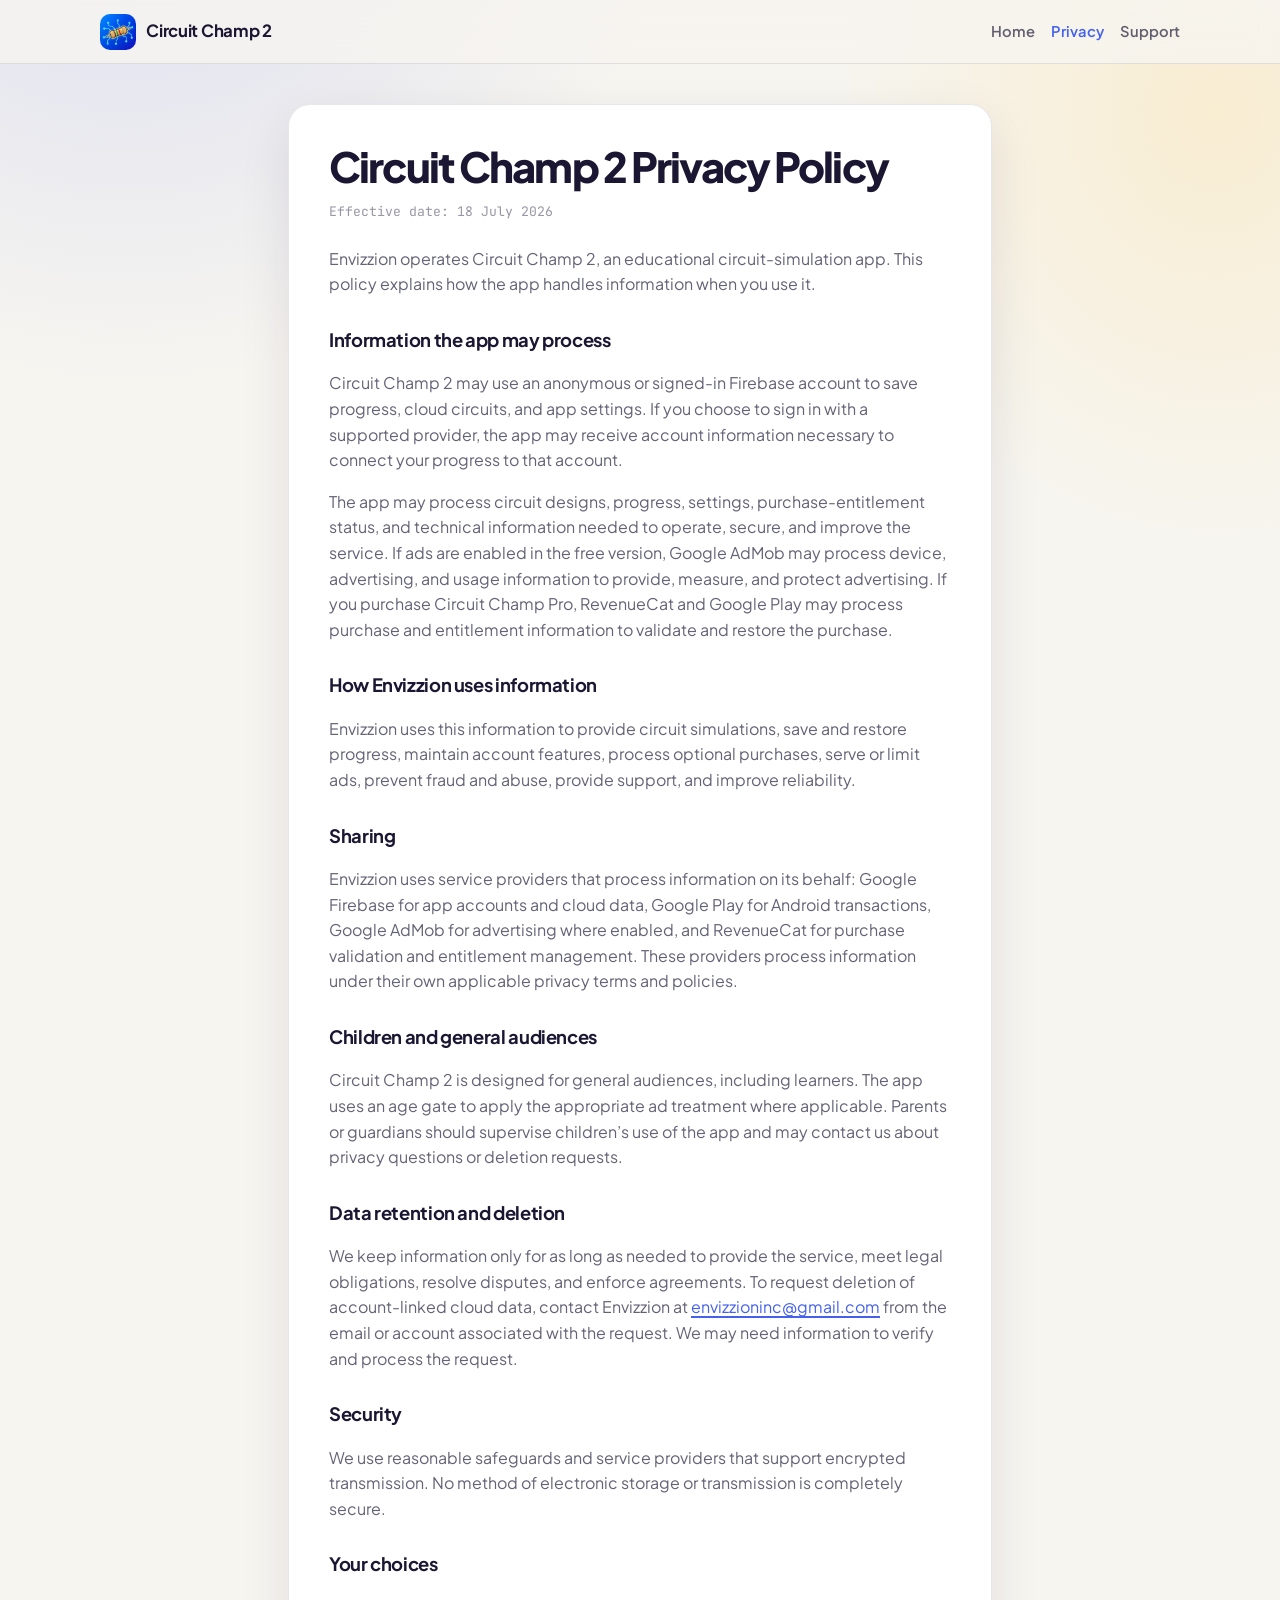
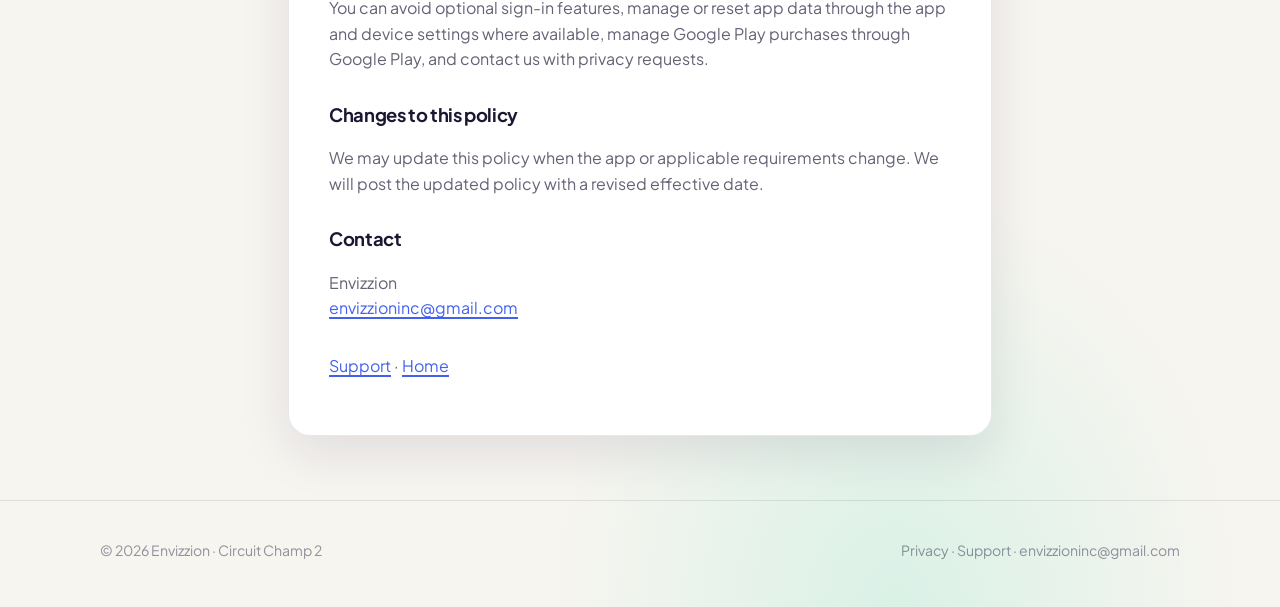
==== privacy/index.html @ 4c154be6 "init" ====
<!DOCTYPE html>
<html lang="en">

<head>
  <meta charset="utf-8">
  <meta name="viewport" content="width=device-width, initial-scale=1">
  <title>Privacy Policy — Circuit Champ 2</title>
  <meta name="description" content="Privacy policy for Circuit Champ 2 by Envizzion.">
  <meta name="theme-color" content="#4361ee">
  <link rel="icon" href="../assets/icon.png" type="image/png">
  <link rel="preconnect" href="https://fonts.googleapis.com">
  <link rel="preconnect" href="https://fonts.gstatic.com" crossorigin>
  <link
    href="https://fonts.googleapis.com/css2?family=JetBrains+Mono:wght@400;500&family=Plus+Jakarta+Sans:wght@500;600;700;800&display=swap"
    rel="stylesheet">
  <link rel="stylesheet" href="../css/site.css">
</head>

<body>
  <header class="site-header">
    <div class="site-header__inner">
      <a class="brand" href="../">
        <img src="../assets/icon.png" width="36" height="36" alt="">
        <span>Circuit Champ 2</span>
      </a>
      <nav class="nav" aria-label="Primary">
        <a href="../">Home</a>
        <a href="./" aria-current="page">Privacy</a>
        <a href="../support/">Support</a>
      </nav>
    </div>
  </header>

  <main class="doc">
    <article class="doc-card wrap anim">
      <h1>Circuit Champ 2 Privacy Policy</h1>
      <p class="meta">Effective date: 18 July 2026</p>

      <p>Envizzion operates Circuit Champ 2, an educational circuit-simulation app. This policy explains how the app
        handles information when you use it.</p>

      <h2>Information the app may process</h2>
      <p>Circuit Champ 2 may use an anonymous or signed-in Firebase account to save progress, cloud circuits, and app
        settings. If you choose to sign in with a supported provider, the app may receive account information necessary
        to connect your progress to that account.</p>
      <p>The app may process circuit designs, progress, settings, purchase-entitlement status, and technical information
        needed to operate, secure, and improve the service. If ads are enabled in the free version, Google AdMob may
        process device, advertising, and usage information to provide, measure, and protect advertising. If you purchase
        Circuit Champ Pro, RevenueCat and Google Play may process purchase and entitlement information to validate and
        restore the purchase.</p>

      <h2>How Envizzion uses information</h2>
      <p>Envizzion uses this information to provide circuit simulations, save and restore progress, maintain account
        features, process optional purchases, serve or limit ads, prevent fraud and abuse, provide support, and improve
        reliability.</p>

      <h2>Sharing</h2>
      <p>Envizzion uses service providers that process information on its behalf: Google Firebase for app accounts and
        cloud data, Google Play for Android transactions, Google AdMob for advertising where enabled, and RevenueCat for
        purchase validation and entitlement management. These providers process information under their own applicable
        privacy terms and policies.</p>

      <h2>Children and general audiences</h2>
      <p>Circuit Champ 2 is designed for general audiences, including learners. The app uses an age gate to apply the
        appropriate ad treatment where applicable. Parents or guardians should supervise children’s use of the app and
        may contact us about privacy questions or deletion requests.</p>

      <h2>Data retention and deletion</h2>
      <p>We keep information only for as long as needed to provide the service, meet legal obligations, resolve
        disputes, and enforce agreements. To request deletion of account-linked cloud data, contact Envizzion at <a
          href="mailto:envizzioninc@gmail.com">envizzioninc@gmail.com</a> from the email or account associated with the
        request. We may need information to verify and process the request.</p>

      <h2>Security</h2>
      <p>We use reasonable safeguards and service providers that support encrypted transmission. No method of electronic
        storage or transmission is completely secure.</p>

      <h2>Your choices</h2>
      <p>You can avoid optional sign-in features, manage or reset app data through the app and device settings where
        available, manage Google Play purchases through Google Play, and contact us with privacy requests.</p>

      <h2>Changes to this policy</h2>
      <p>We may update this policy when the app or applicable requirements change. We will post the updated policy with
        a revised effective date.</p>

      <h2>Contact</h2>
      <p>Envizzion<br>
        <a href="mailto:envizzioninc@gmail.com">envizzioninc@gmail.com</a>
      </p>

      <p style="margin-top: 2rem;"><a href="../support/">Support</a> · <a href="../">Home</a></p>
    </article>
  </main>

  <footer class="site-footer">
    <div class="site-footer__inner">
      <p>© 2026 Envizzion · Circuit Champ 2</p>
      <p>
        <a href="./">Privacy</a>
        ·
        <a href="../support/">Support</a>
        ·
        <a href="mailto:envizzioninc@gmail.com">envizzioninc@gmail.com</a>
      </p>
    </div>
  </footer>
</body>

</html>
---- css/site.css ----
:root {
  --accent: #4361ee;
  --accent-soft: rgba(67, 97, 238, 0.12);
  --yellow: #ffd166;
  --orange: #ff6b35;
  --green: #06d6a0;
  --surface: #f7f5f0;
  --surface-elevated: #ffffff;
  --ink: #1b1733;
  --ink-muted: rgba(27, 23, 51, 0.68);
  --ink-faint: rgba(27, 23, 51, 0.45);
  --line: rgba(27, 23, 51, 0.1);
  --font-sans: "Plus Jakarta Sans", system-ui, sans-serif;
  --font-mono: "JetBrains Mono", ui-monospace, monospace;
  --radius: 18px;
  --shadow: 0 18px 50px rgba(27, 23, 51, 0.1);
  --max: 1080px;
}

*,
*::before,
*::after {
  box-sizing: border-box;
}

html {
  scroll-behavior: smooth;
}

body {
  margin: 0;
  min-height: 100vh;
  font-family: var(--font-sans);
  color: var(--ink);
  background:
    radial-gradient(ellipse 80% 50% at 10% -10%, rgba(67, 97, 238, 0.18), transparent 55%),
    radial-gradient(ellipse 60% 40% at 95% 5%, rgba(255, 209, 102, 0.22), transparent 50%),
    radial-gradient(ellipse 50% 35% at 70% 100%, rgba(6, 214, 160, 0.12), transparent 55%),
    var(--surface);
  line-height: 1.6;
}

img {
  max-width: 100%;
  height: auto;
  display: block;
}

a {
  color: var(--accent);
  text-decoration-thickness: 1.5px;
  text-underline-offset: 0.18em;
}

a:hover {
  color: #2f49d1;
}

.site-header {
  position: sticky;
  top: 0;
  z-index: 20;
  backdrop-filter: blur(14px);
  background: rgba(247, 245, 240, 0.82);
  border-bottom: 1px solid var(--line);
}

.site-header__inner,
.site-footer__inner,
.wrap {
  width: min(100% - 2rem, var(--max));
  margin-inline: auto;
}

.site-header__inner {
  display: flex;
  align-items: center;
  justify-content: space-between;
  gap: 1rem;
  padding: 0.85rem 0;
}

.brand {
  display: inline-flex;
  align-items: center;
  gap: 0.65rem;
  color: inherit;
  text-decoration: none;
  font-weight: 700;
  letter-spacing: -0.02em;
}

.brand img {
  width: 36px;
  height: 36px;
  border-radius: 10px;
}

.brand span {
  font-size: 1.05rem;
}

.nav {
  display: flex;
  flex-wrap: wrap;
  gap: 0.35rem 1rem;
  font-size: 0.92rem;
  font-weight: 600;
}

.nav a {
  color: var(--ink-muted);
  text-decoration: none;
}

.nav a:hover,
.nav a[aria-current="page"] {
  color: var(--accent);
}

.hero {
  padding: clamp(2.5rem, 8vw, 5rem) 0 clamp(2rem, 5vw, 3.5rem);
}

.hero__grid {
  display: grid;
  gap: 2rem;
  align-items: end;
}

@media (min-width: 860px) {
  .hero__grid {
    grid-template-columns: 1.15fr 0.85fr;
    gap: 3rem;
  }
}

.eyebrow {
  display: inline-block;
  margin: 0 0 0.85rem;
  padding: 0.35rem 0.7rem;
  border-radius: 999px;
  background: var(--accent-soft);
  color: var(--accent);
  font-family: var(--font-mono);
  font-size: 0.72rem;
  font-weight: 500;
  letter-spacing: 0.04em;
  text-transform: uppercase;
}

.hero h1,
.doc h1 {
  margin: 0 0 0.75rem;
  font-size: clamp(2.4rem, 6vw, 4.1rem);
  line-height: 1.05;
  letter-spacing: -0.045em;
  font-weight: 800;
}

.hero h1 {
  max-width: 11ch;
}

.hero__lede,
.doc .lede {
  margin: 0 0 1.5rem;
  max-width: 36rem;
  color: var(--ink-muted);
  font-size: clamp(1.05rem, 2.2vw, 1.2rem);
}

.cta-row {
  display: flex;
  flex-wrap: wrap;
  gap: 0.75rem;
}

.btn {
  display: inline-flex;
  align-items: center;
  justify-content: center;
  gap: 0.4rem;
  min-height: 2.75rem;
  padding: 0.7rem 1.15rem;
  border-radius: 999px;
  border: 1.5px solid transparent;
  font: inherit;
  font-weight: 700;
  font-size: 0.95rem;
  text-decoration: none;
  cursor: pointer;
  transition: transform 0.15s ease, background 0.15s ease, color 0.15s ease;
}

.btn:hover {
  transform: translateY(-1px);
}

.btn--primary {
  background: var(--accent);
  color: #fff;
}

.btn--primary:hover {
  background: #2f49d1;
  color: #fff;
}

.btn--ghost {
  background: transparent;
  border-color: var(--line);
  color: var(--ink);
}

.btn--ghost:hover {
  border-color: var(--accent);
  color: var(--accent);
}

.hero__panel {
  position: relative;
  padding: 1.25rem;
  border-radius: calc(var(--radius) + 6px);
  background:
    linear-gradient(145deg, rgba(255, 255, 255, 0.92), rgba(255, 255, 255, 0.65)),
    linear-gradient(160deg, var(--accent-soft), rgba(255, 209, 102, 0.18));
  border: 1px solid var(--line);
  box-shadow: var(--shadow);
}

.hero__panel img {
  width: 100%;
  border-radius: var(--radius);
  aspect-ratio: 9 / 16;
  object-fit: cover;
  object-position: top center;
  background: #0f0f1e;
}

.hero__badge {
  position: absolute;
  left: 1.75rem;
  bottom: 1.75rem;
  padding: 0.45rem 0.75rem;
  border-radius: 999px;
  background: rgba(27, 23, 51, 0.82);
  color: #fff;
  font-size: 0.78rem;
  font-weight: 600;
  backdrop-filter: blur(8px);
}

.section {
  padding: 1rem 0 4.5rem;
}

.section__head {
  display: flex;
  flex-wrap: wrap;
  align-items: end;
  justify-content: space-between;
  gap: 1rem;
  margin-bottom: 1.5rem;
}

.section__head h2 {
  margin: 0;
  font-size: clamp(1.6rem, 3vw, 2.1rem);
  letter-spacing: -0.03em;
}

.section__head p {
  margin: 0;
  max-width: 28rem;
  color: var(--ink-muted);
}

.shot-grid {
  display: grid;
  gap: 1.25rem;
  grid-template-columns: repeat(auto-fit, minmax(160px, 1fr));
}

@media (min-width: 720px) {
  .shot-grid {
    grid-template-columns: repeat(3, 1fr);
  }
}

@media (min-width: 980px) {
  .shot-grid {
    grid-template-columns: repeat(6, 1fr);
  }
}

.shot {
  margin: 0;
}

.shot img {
  width: 100%;
  border-radius: 14px;
  border: 1px solid var(--line);
  box-shadow: 0 10px 28px rgba(27, 23, 51, 0.08);
  aspect-ratio: 9 / 16;
  object-fit: cover;
  object-position: top center;
  background: #1b1733;
}

.shot figcaption {
  margin-top: 0.55rem;
  font-size: 0.82rem;
  color: var(--ink-faint);
  font-weight: 600;
}

.features {
  display: grid;
  gap: 0.85rem;
  margin: 0;
  padding: 0;
  list-style: none;
}

.features li {
  position: relative;
  padding-left: 1.15rem;
  color: var(--ink-muted);
}

.features li::before {
  content: "";
  position: absolute;
  left: 0;
  top: 0.55em;
  width: 0.45rem;
  height: 0.45rem;
  border-radius: 50%;
  background: var(--green);
}

.doc {
  padding: 2.5rem 0 4rem;
}

.doc-card {
  max-width: 44rem;
  margin: 0 auto;
  padding: clamp(1.5rem, 4vw, 2.5rem);
  background: var(--surface-elevated);
  border: 1px solid var(--line);
  border-radius: calc(var(--radius) + 4px);
  box-shadow: var(--shadow);
}

.doc-card h1 {
  font-size: clamp(1.9rem, 4vw, 2.6rem);
}

.doc-card .meta {
  margin: 0 0 1.5rem;
  color: var(--ink-faint);
  font-family: var(--font-mono);
  font-size: 0.82rem;
}

.doc-card h2 {
  margin: 1.75rem 0 0.65rem;
  font-size: 1.15rem;
  letter-spacing: -0.02em;
}

.doc-card p,
.doc-card li {
  color: var(--ink-muted);
}

.doc-card ul {
  padding-left: 1.2rem;
}

.doc-card li + li {
  margin-top: 0.35rem;
}

.site-footer {
  border-top: 1px solid var(--line);
  padding: 1.5rem 0 2rem;
  color: var(--ink-faint);
  font-size: 0.88rem;
}

.site-footer__inner {
  display: flex;
  flex-wrap: wrap;
  gap: 0.75rem 1.5rem;
  justify-content: space-between;
}

.site-footer a {
  color: inherit;
  text-decoration: none;
}

.site-footer a:hover {
  color: var(--accent);
}

/* Motion */
@keyframes rise-in {
  from {
    opacity: 0;
    transform: translateY(14px);
  }
  to {
    opacity: 1;
    transform: translateY(0);
  }
}

.anim {
  animation: rise-in 0.7s ease both;
}

.anim-d1 { animation-delay: 0.08s; }
.anim-d2 { animation-delay: 0.16s; }
.anim-d3 { animation-delay: 0.24s; }
.anim-d4 { animation-delay: 0.32s; }
.anim-d5 { animation-delay: 0.4s; }
.anim-d6 { animation-delay: 0.48s; }

@media (prefers-reduced-motion: reduce) {
  html { scroll-behavior: auto; }
  .anim { animation: none; }
  .btn:hover { transform: none; }
}
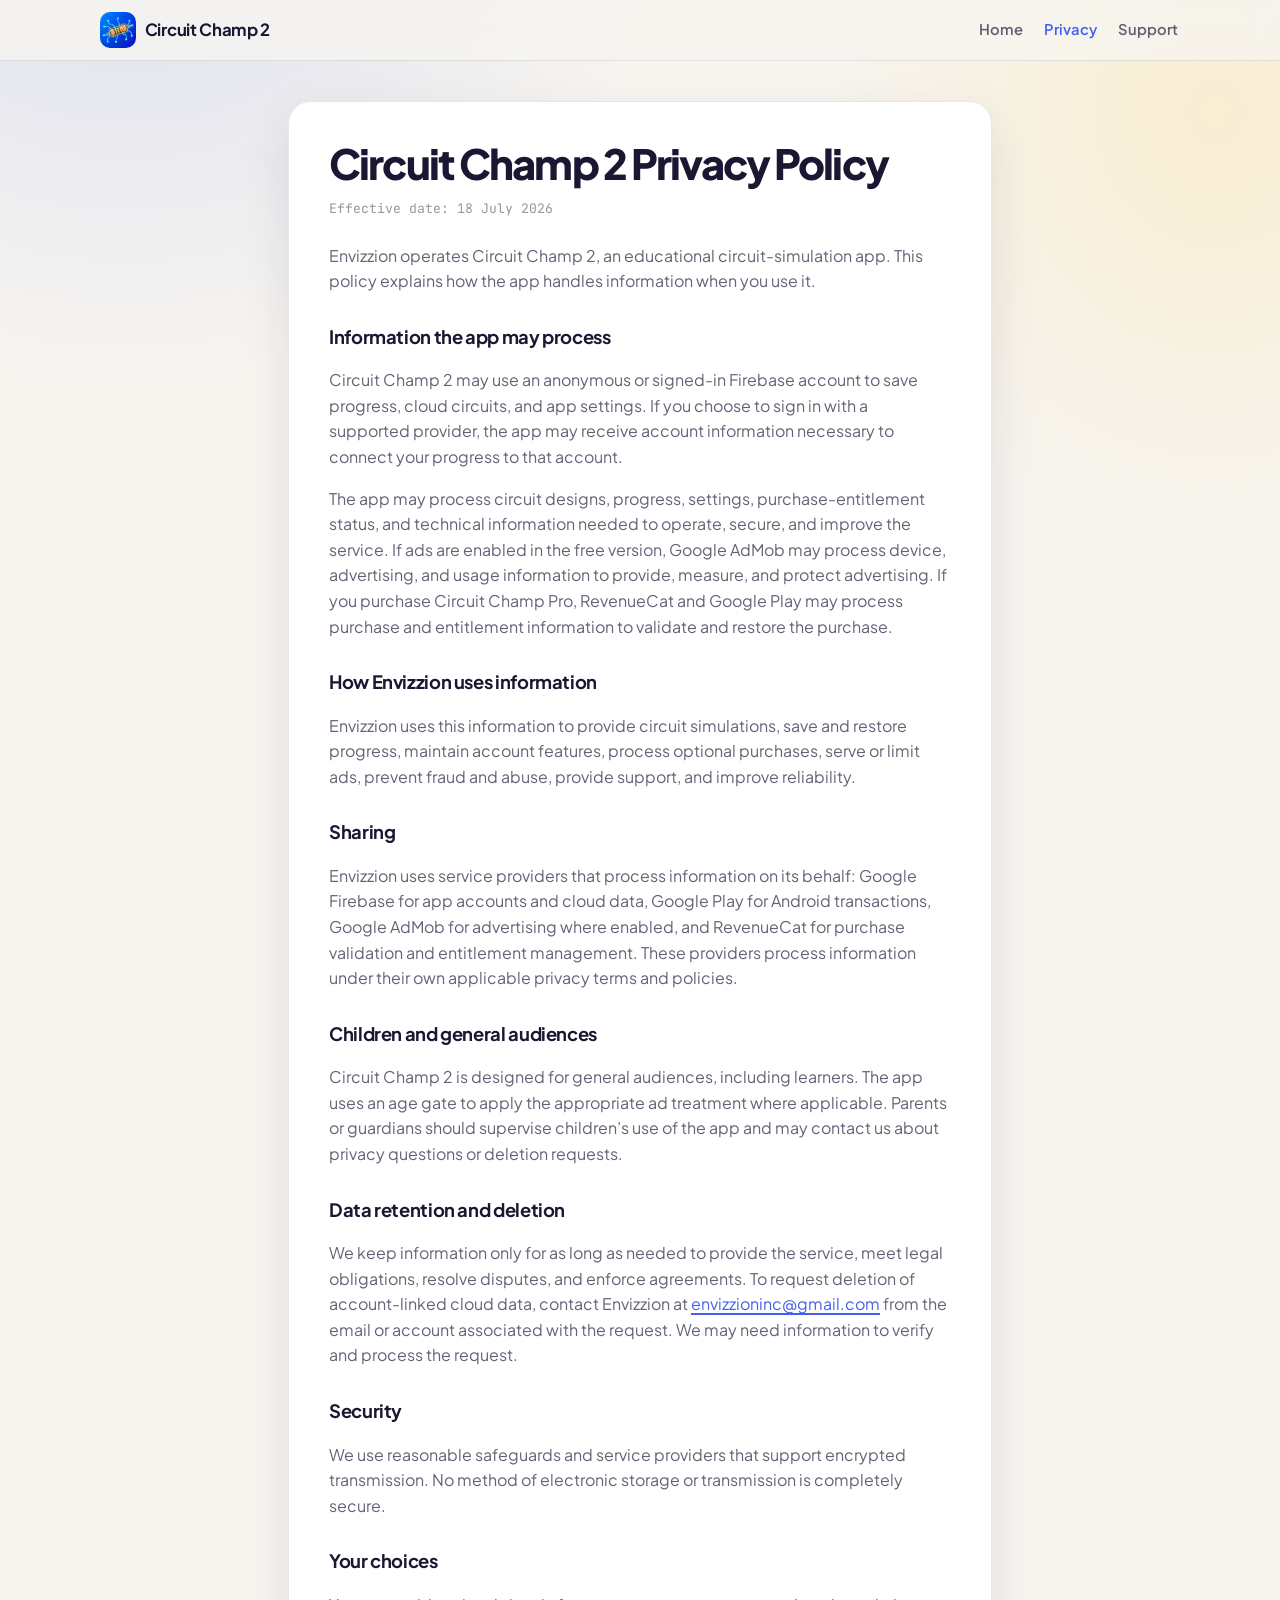
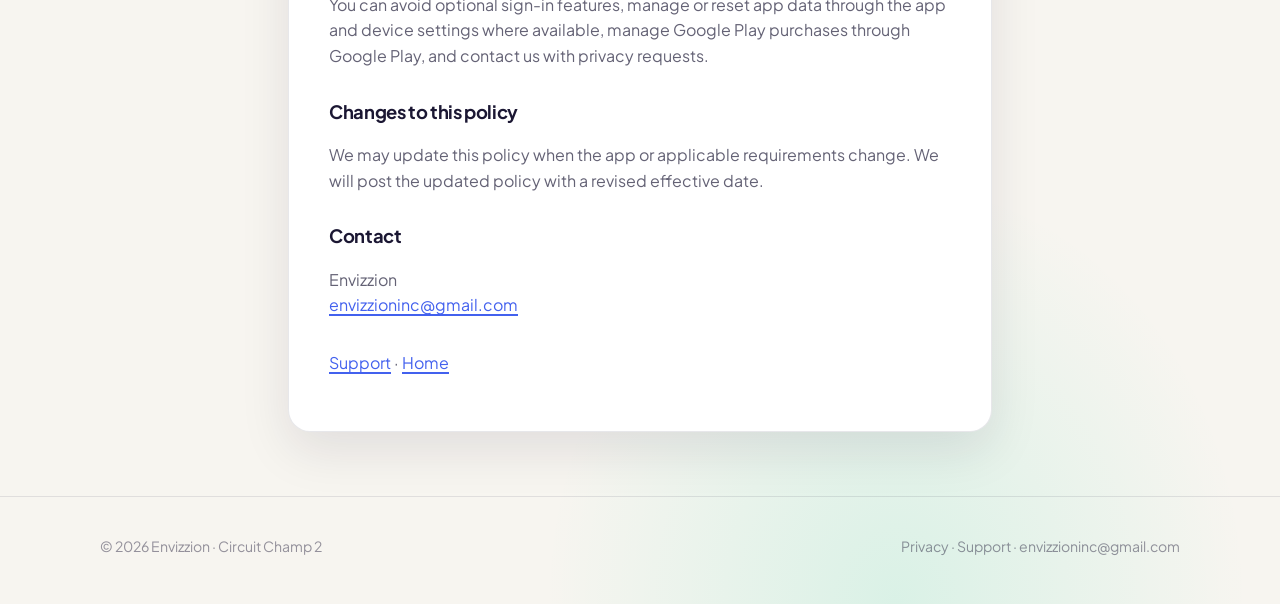
==== commit 4d7898cd: "Add safe-area viewport meta on privacy and support pages. Co-authored-by: Cursor <cursoragent@cursor" ====
--- a/privacy/index.html
+++ b/privacy/index.html
@@ -3,7 +3,7 @@
 
 <head>
   <meta charset="utf-8">
-  <meta name="viewport" content="width=device-width, initial-scale=1">
+  <meta name="viewport" content="width=device-width, initial-scale=1, viewport-fit=cover">
   <title>Privacy Policy — Circuit Champ 2</title>
   <meta name="description" content="Privacy policy for Circuit Champ 2 by Envizzion.">
   <meta name="theme-color" content="#4361ee">
--- a/css/site.css
+++ b/css/site.css
@@ -25,6 +25,8 @@
 
 html {
   scroll-behavior: smooth;
+  -webkit-text-size-adjust: 100%;
+  text-size-adjust: 100%;
 }
 
 body {
@@ -38,6 +40,8 @@
     radial-gradient(ellipse 50% 35% at 70% 100%, rgba(6, 214, 160, 0.12), transparent 55%),
     var(--surface);
   line-height: 1.6;
+  padding-left: env(safe-area-inset-left);
+  padding-right: env(safe-area-inset-right);
 }
 
 img {
@@ -68,49 +72,97 @@
 .site-header__inner,
 .site-footer__inner,
 .wrap {
-  width: min(100% - 2rem, var(--max));
+  width: min(100% - 1.5rem, var(--max));
   margin-inline: auto;
+}
+
+@media (min-width: 640px) {
+  .site-header__inner,
+  .site-footer__inner,
+  .wrap {
+    width: min(100% - 2rem, var(--max));
+  }
 }
 
 .site-header__inner {
   display: flex;
   align-items: center;
   justify-content: space-between;
-  gap: 1rem;
-  padding: 0.85rem 0;
+  gap: 0.75rem;
+  padding: 0.75rem 0;
+  padding-top: max(0.75rem, env(safe-area-inset-top));
 }
 
 .brand {
   display: inline-flex;
   align-items: center;
-  gap: 0.65rem;
+  gap: 0.55rem;
   color: inherit;
   text-decoration: none;
   font-weight: 700;
   letter-spacing: -0.02em;
+  min-width: 0;
 }
 
 .brand img {
-  width: 36px;
-  height: 36px;
-  border-radius: 10px;
+  width: 32px;
+  height: 32px;
+  border-radius: 9px;
+  flex-shrink: 0;
+}
+
+@media (min-width: 640px) {
+  .brand img {
+    width: 36px;
+    height: 36px;
+    border-radius: 10px;
+  }
 }
 
 .brand span {
-  font-size: 1.05rem;
+  font-size: 0.95rem;
+  white-space: nowrap;
+  overflow: hidden;
+  text-overflow: ellipsis;
+}
+
+@media (min-width: 640px) {
+  .brand span {
+    font-size: 1.05rem;
+  }
 }
 
 .nav {
   display: flex;
-  flex-wrap: wrap;
-  gap: 0.35rem 1rem;
-  font-size: 0.92rem;
+  flex-wrap: nowrap;
+  align-items: center;
+  justify-content: flex-end;
+  gap: 0.15rem 0.65rem;
+  font-size: 0.82rem;
   font-weight: 600;
+  overflow-x: auto;
+  -webkit-overflow-scrolling: touch;
+  scrollbar-width: none;
+}
+
+.nav::-webkit-scrollbar {
+  display: none;
+}
+
+@media (min-width: 640px) {
+  .nav {
+    flex-wrap: wrap;
+    gap: 0.35rem 1rem;
+    font-size: 0.92rem;
+    overflow: visible;
+  }
 }
 
 .nav a {
   color: var(--ink-muted);
   text-decoration: none;
+  padding: 0.35rem 0.15rem;
+  white-space: nowrap;
 }
 
 .nav a:hover,
@@ -119,19 +171,43 @@
 }
 
 .hero {
-  padding: clamp(2.5rem, 8vw, 5rem) 0 clamp(2rem, 5vw, 3.5rem);
+  padding: clamp(1.75rem, 6vw, 5rem) 0 clamp(1.5rem, 4vw, 3.5rem);
 }
 
 .hero__grid {
   display: grid;
-  gap: 2rem;
-  align-items: end;
+  gap: 1.5rem;
+  align-items: start;
+  grid-template-areas:
+    "copy"
+    "panel"
+    "features";
+}
+
+.hero__copy { grid-area: copy; }
+.hero__panel { grid-area: panel; }
+.hero__features {
+  grid-area: features;
+  margin-top: 0.25rem;
 }
 
 @media (min-width: 860px) {
   .hero__grid {
     grid-template-columns: 1.15fr 0.85fr;
-    gap: 3rem;
+    grid-template-areas:
+      "copy panel"
+      "features panel";
+    gap: 1.25rem 3rem;
+    align-items: end;
+  }
+
+  .hero__features {
+    margin-top: 0.5rem;
+    align-self: start;
+  }
+
+  .hero__panel {
+    align-self: end;
   }
 }
 
@@ -143,37 +219,142 @@
   background: var(--accent-soft);
   color: var(--accent);
   font-family: var(--font-mono);
-  font-size: 0.72rem;
+  font-size: 0.68rem;
   font-weight: 500;
   letter-spacing: 0.04em;
   text-transform: uppercase;
 }
 
+@media (min-width: 640px) {
+  .eyebrow {
+    font-size: 0.72rem;
+  }
+}
+
 .hero h1,
 .doc h1 {
   margin: 0 0 0.75rem;
-  font-size: clamp(2.4rem, 6vw, 4.1rem);
+  font-size: clamp(2rem, 9vw, 4.1rem);
   line-height: 1.05;
   letter-spacing: -0.045em;
   font-weight: 800;
 }
 
 .hero h1 {
-  max-width: 11ch;
+  max-width: 12ch;
 }
 
 .hero__lede,
 .doc .lede {
-  margin: 0 0 1.5rem;
+  margin: 0 0 1rem;
   max-width: 36rem;
   color: var(--ink-muted);
   font-size: clamp(1.05rem, 2.2vw, 1.2rem);
 }
 
+.platforms {
+  display: flex;
+  flex-wrap: wrap;
+  gap: 0.5rem;
+  margin: 0 0 1.25rem;
+  padding: 0;
+  list-style: none;
+}
+
+.platform {
+  display: inline-flex;
+  align-items: center;
+  gap: 0.45rem;
+  min-height: 2.5rem;
+  padding: 0.35rem 0.7rem 0.35rem 0.4rem;
+  border: 1px solid var(--line);
+  border-radius: 999px;
+  background: rgba(255, 255, 255, 0.72);
+  color: var(--ink);
+}
+
+@media (min-width: 640px) {
+  .platforms {
+    gap: 0.65rem;
+    margin: 0 0 1.5rem;
+  }
+
+  .platform {
+    gap: 0.55rem;
+    min-height: 2.75rem;
+    padding: 0.4rem 0.85rem 0.4rem 0.55rem;
+  }
+}
+
+.platform__icon {
+  display: inline-flex;
+  align-items: center;
+  justify-content: center;
+  width: 1.75rem;
+  height: 1.75rem;
+  border-radius: 50%;
+  background: var(--accent-soft);
+  color: var(--accent);
+  flex-shrink: 0;
+}
+
+.platform__icon svg {
+  width: 16px;
+  height: 16px;
+}
+
+@media (min-width: 640px) {
+  .platform__icon {
+    width: 2rem;
+    height: 2rem;
+  }
+
+  .platform__icon svg {
+    width: 20px;
+    height: 20px;
+  }
+}
+
+.platform__meta {
+  display: flex;
+  flex-direction: column;
+  gap: 0.05rem;
+  line-height: 1.15;
+}
+
+.platform__name {
+  font-size: 0.9rem;
+  font-weight: 700;
+  letter-spacing: -0.02em;
+}
+
+.platform__status {
+  font-family: var(--font-mono);
+  font-size: 0.68rem;
+  font-weight: 500;
+  letter-spacing: 0.02em;
+  color: var(--ink-faint);
+  text-transform: uppercase;
+}
+
+.platform--live {
+  border-color: rgba(6, 214, 160, 0.35);
+  background: rgba(6, 214, 160, 0.1);
+}
+
+.platform--live .platform__icon {
+  background: rgba(6, 214, 160, 0.18);
+  color: #049870;
+}
+
+.platform--live .platform__status {
+  color: #049870;
+}
+
 .cta-row {
   display: flex;
   flex-wrap: wrap;
-  gap: 0.75rem;
+  gap: 0.65rem;
 }
 
 .btn {
@@ -191,6 +372,17 @@
   text-decoration: none;
   cursor: pointer;
   transition: transform 0.15s ease, background 0.15s ease, color 0.15s ease;
+  touch-action: manipulation;
+}
+
+@media (max-width: 479px) {
+  .cta-row {
+    flex-direction: column;
+  }
+
+  .btn {
+    width: 100%;
+  }
 }
 
 .btn:hover {
@@ -220,7 +412,9 @@
 
 .hero__panel {
   position: relative;
-  padding: 1.25rem;
+  width: min(100%, 280px);
+  margin-inline: auto;
+  padding: 0.85rem;
   border-radius: calc(var(--radius) + 6px);
   background:
     linear-gradient(145deg, rgba(255, 255, 255, 0.92), rgba(255, 255, 255, 0.65)),
@@ -229,44 +423,94 @@
   box-shadow: var(--shadow);
 }
 
+@media (min-width: 640px) {
+  .hero__panel {
+    width: min(100%, 340px);
+    padding: 1.25rem;
+  }
+}
+
+@media (min-width: 860px) {
+  .hero__panel {
+    width: 100%;
+  }
+}
+
 .hero__panel img {
   width: 100%;
   border-radius: var(--radius);
   aspect-ratio: 9 / 16;
+  max-height: min(62vh, 520px);
   object-fit: cover;
   object-position: top center;
   background: #0f0f1e;
 }
 
+@media (min-width: 860px) {
+  .hero__panel img {
+    max-height: none;
+  }
+}
+
 .hero__badge {
   position: absolute;
-  left: 1.75rem;
-  bottom: 1.75rem;
-  padding: 0.45rem 0.75rem;
+  left: 1.1rem;
+  right: 1.1rem;
+  bottom: 1.1rem;
+  width: fit-content;
+  max-width: calc(100% - 2.2rem);
+  padding: 0.4rem 0.65rem;
   border-radius: 999px;
   background: rgba(27, 23, 51, 0.82);
   color: #fff;
-  font-size: 0.78rem;
+  font-size: 0.72rem;
   font-weight: 600;
   backdrop-filter: blur(8px);
 }
 
+@media (min-width: 640px) {
+  .hero__badge {
+    left: 1.75rem;
+    right: auto;
+    bottom: 1.75rem;
+    max-width: none;
+    padding: 0.45rem 0.75rem;
+    font-size: 0.78rem;
+  }
+}
+
 .section {
-  padding: 1rem 0 4.5rem;
+  padding: 0.5rem 0 3rem;
+}
+
+@media (min-width: 640px) {
+  .section {
+    padding: 1rem 0 4.5rem;
+  }
 }
 
 .section__head {
   display: flex;
-  flex-wrap: wrap;
-  align-items: end;
-  justify-content: space-between;
-  gap: 1rem;
-  margin-bottom: 1.5rem;
+  flex-direction: column;
+  align-items: flex-start;
+  gap: 0.5rem;
+  margin-bottom: 1.25rem;
+}
+
+@media (min-width: 720px) {
+  .section__head {
+    flex-direction: row;
+    flex-wrap: wrap;
+    align-items: end;
+    justify-content: space-between;
+    gap: 1rem;
+    margin-bottom: 1.5rem;
+  }
 }
 
 .section__head h2 {
   margin: 0;
-  font-size: clamp(1.6rem, 3vw, 2.1rem);
+  font-size: clamp(1.45rem, 5vw, 2.1rem);
   letter-spacing: -0.03em;
 }
 
@@ -274,33 +518,30 @@
   margin: 0;
   max-width: 28rem;
   color: var(--ink-muted);
+  font-size: 0.95rem;
 }
 
 .shot-grid {
   display: grid;
-  gap: 1.25rem;
-  grid-template-columns: repeat(auto-fit, minmax(160px, 1fr));
+  gap: 0.85rem;
+  grid-template-columns: repeat(2, minmax(0, 1fr));
 }
 
 @media (min-width: 720px) {
   .shot-grid {
-    grid-template-columns: repeat(3, 1fr);
-  }
-}
-
-@media (min-width: 980px) {
-  .shot-grid {
-    grid-template-columns: repeat(6, 1fr);
+    gap: 1.25rem;
+    grid-template-columns: repeat(4, 1fr);
   }
 }
 
 .shot {
   margin: 0;
+  min-width: 0;
 }
 
 .shot img {
   width: 100%;
-  border-radius: 14px;
+  border-radius: 12px;
   border: 1px solid var(--line);
   box-shadow: 0 10px 28px rgba(27, 23, 51, 0.08);
   aspect-ratio: 9 / 16;
@@ -309,19 +550,41 @@
   background: #1b1733;
 }
 
+@media (min-width: 640px) {
+  .shot img {
+    border-radius: 14px;
+  }
+}
+
 .shot figcaption {
-  margin-top: 0.55rem;
-  font-size: 0.82rem;
+  margin-top: 0.45rem;
+  font-size: 0.72rem;
   color: var(--ink-faint);
   font-weight: 600;
+  line-height: 1.35;
+}
+
+@media (min-width: 640px) {
+  .shot figcaption {
+    margin-top: 0.55rem;
+    font-size: 0.82rem;
+  }
 }
 
 .features {
   display: grid;
-  gap: 0.85rem;
+  gap: 0.75rem;
   margin: 0;
   padding: 0;
   list-style: none;
+  font-size: 0.95rem;
+}
+
+@media (min-width: 640px) {
+  .features {
+    gap: 0.85rem;
+    font-size: 1rem;
+  }
 }
 
 .features li {
@@ -342,43 +605,70 @@
 }
 
 .doc {
-  padding: 2.5rem 0 4rem;
+  padding: 1.5rem 0 3rem;
+}
+
+@media (min-width: 640px) {
+  .doc {
+    padding: 2.5rem 0 4rem;
+  }
 }
 
 .doc-card {
   max-width: 44rem;
   margin: 0 auto;
-  padding: clamp(1.5rem, 4vw, 2.5rem);
+  padding: 1.25rem 1.1rem;
   background: var(--surface-elevated);
   border: 1px solid var(--line);
   border-radius: calc(var(--radius) + 4px);
   box-shadow: var(--shadow);
 }
 
+@media (min-width: 640px) {
+  .doc-card {
+    padding: clamp(1.5rem, 4vw, 2.5rem);
+  }
+}
+
 .doc-card h1 {
-  font-size: clamp(1.9rem, 4vw, 2.6rem);
+  font-size: clamp(1.65rem, 6vw, 2.6rem);
 }
 
 .doc-card .meta {
-  margin: 0 0 1.5rem;
+  margin: 0 0 1.25rem;
   color: var(--ink-faint);
   font-family: var(--font-mono);
-  font-size: 0.82rem;
+  font-size: 0.78rem;
+}
+
+@media (min-width: 640px) {
+  .doc-card .meta {
+    margin: 0 0 1.5rem;
+    font-size: 0.82rem;
+  }
 }
 
 .doc-card h2 {
-  margin: 1.75rem 0 0.65rem;
-  font-size: 1.15rem;
+  margin: 1.5rem 0 0.55rem;
+  font-size: 1.08rem;
   letter-spacing: -0.02em;
+}
+
+@media (min-width: 640px) {
+  .doc-card h2 {
+    margin: 1.75rem 0 0.65rem;
+    font-size: 1.15rem;
+  }
 }
 
 .doc-card p,
 .doc-card li {
   color: var(--ink-muted);
+  overflow-wrap: anywhere;
 }
 
 .doc-card ul {
-  padding-left: 1.2rem;
+  padding-left: 1.15rem;
 }
 
 .doc-card li + li {
@@ -387,16 +677,31 @@
 
 .site-footer {
   border-top: 1px solid var(--line);
-  padding: 1.5rem 0 2rem;
+  padding: 1.25rem 0 max(1.5rem, env(safe-area-inset-bottom));
   color: var(--ink-faint);
-  font-size: 0.88rem;
+  font-size: 0.84rem;
+}
+
+@media (min-width: 640px) {
+  .site-footer {
+    padding: 1.5rem 0 2rem;
+    font-size: 0.88rem;
+  }
 }
 
 .site-footer__inner {
   display: flex;
-  flex-wrap: wrap;
-  gap: 0.75rem 1.5rem;
-  justify-content: space-between;
+  flex-direction: column;
+  gap: 0.55rem;
+}
+
+@media (min-width: 640px) {
+  .site-footer__inner {
+    flex-direction: row;
+    flex-wrap: wrap;
+    gap: 0.75rem 1.5rem;
+    justify-content: space-between;
+  }
 }
 
 .site-footer a {
@@ -430,6 +735,8 @@
 .anim-d4 { animation-delay: 0.32s; }
 .anim-d5 { animation-delay: 0.4s; }
 .anim-d6 { animation-delay: 0.48s; }
+.anim-d7 { animation-delay: 0.56s; }
+.anim-d8 { animation-delay: 0.64s; }
 
 @media (prefers-reduced-motion: reduce) {
   html { scroll-behavior: auto; }
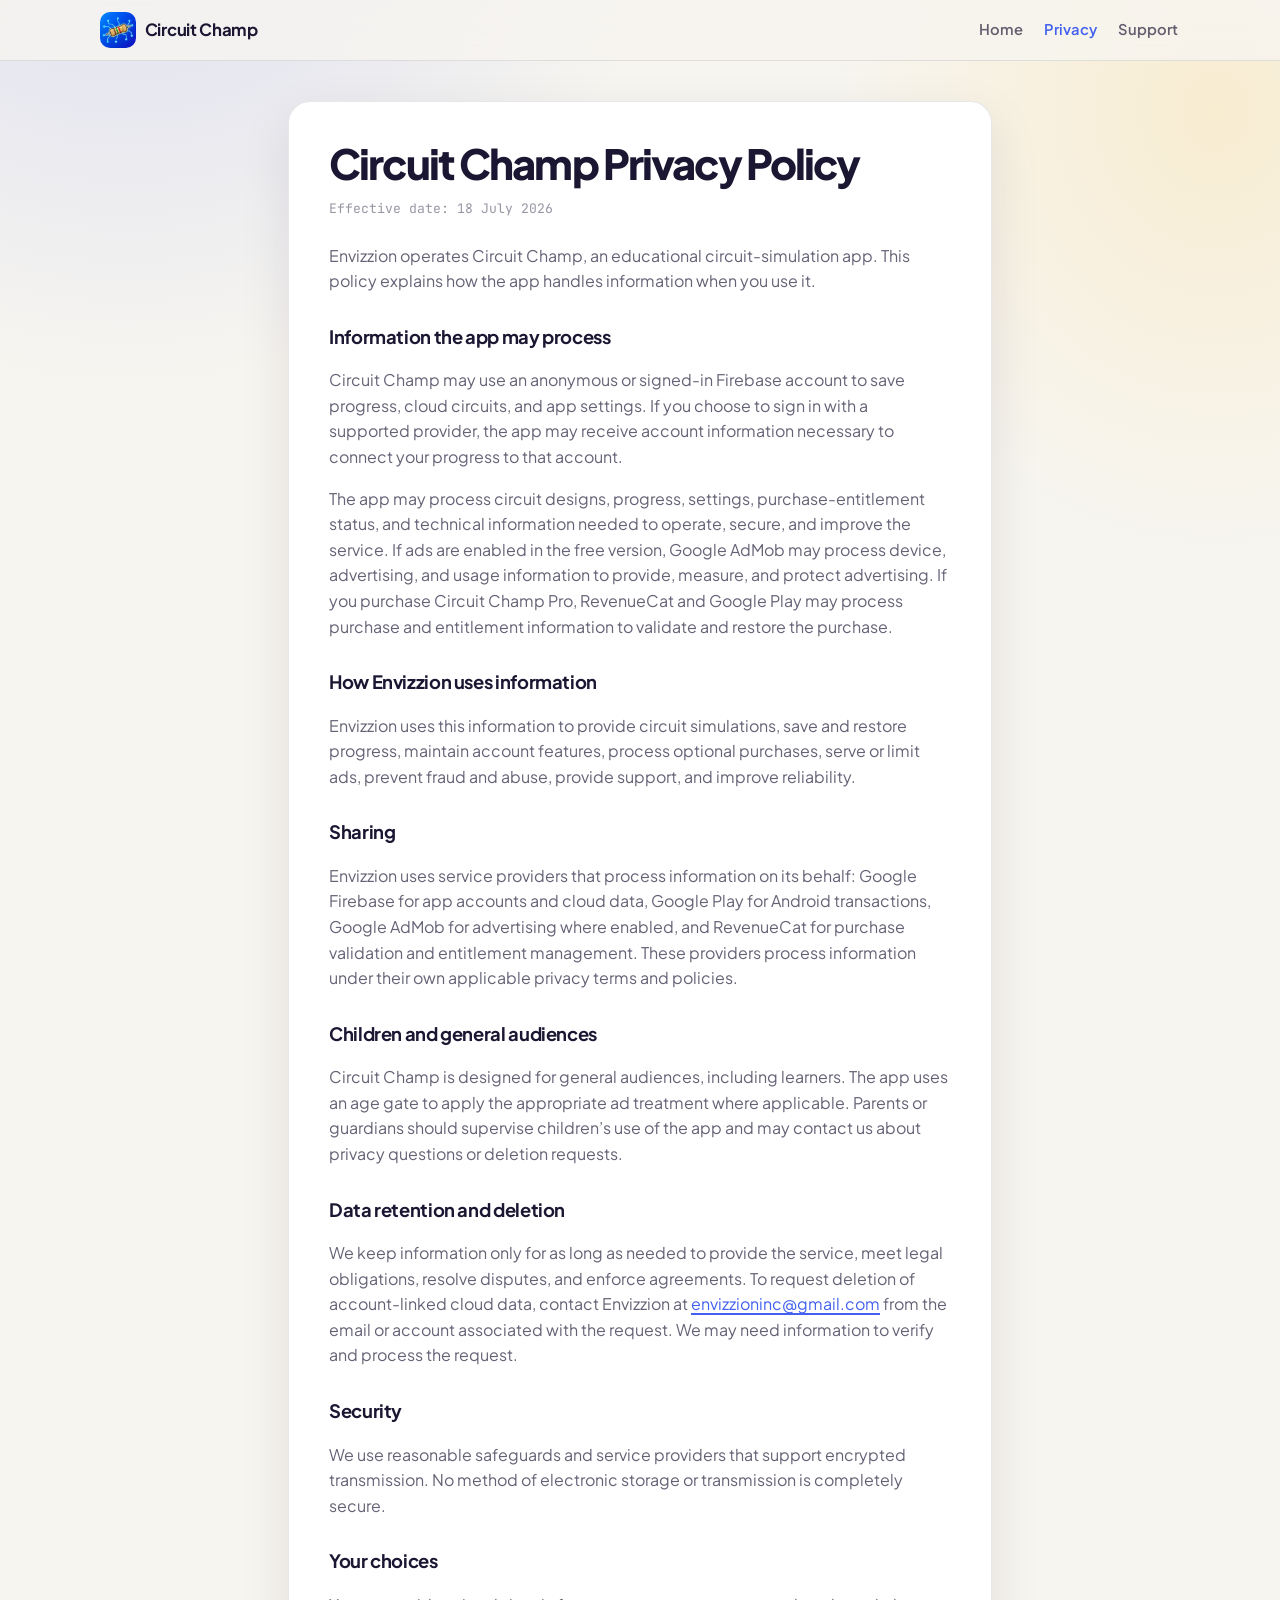
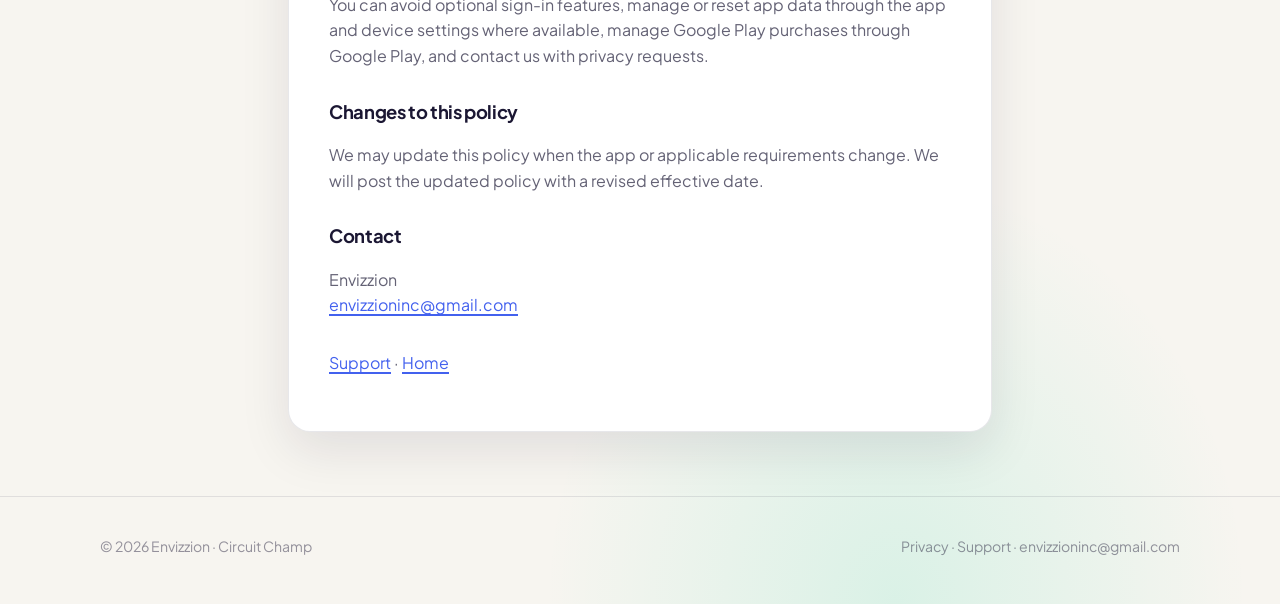
==== commit 7c9cf508: "Rename public branding from Circuit Champ 2 to Circuit Champ. Co-authored-by: Cursor <cursoragent@cu" ====
--- a/privacy/index.html
+++ b/privacy/index.html
@@ -4,8 +4,8 @@
 <head>
   <meta charset="utf-8">
   <meta name="viewport" content="width=device-width, initial-scale=1, viewport-fit=cover">
-  <title>Privacy Policy — Circuit Champ 2</title>
-  <meta name="description" content="Privacy policy for Circuit Champ 2 by Envizzion.">
+  <title>Privacy Policy — Circuit Champ</title>
+  <meta name="description" content="Privacy policy for Circuit Champ by Envizzion.">
   <meta name="theme-color" content="#4361ee">
   <link rel="icon" href="../assets/icon.png" type="image/png">
   <link rel="preconnect" href="https://fonts.googleapis.com">
@@ -21,7 +21,7 @@
     <div class="site-header__inner">
       <a class="brand" href="../">
         <img src="../assets/icon.png" width="36" height="36" alt="">
-        <span>Circuit Champ 2</span>
+        <span>Circuit Champ</span>
       </a>
       <nav class="nav" aria-label="Primary">
         <a href="../">Home</a>
@@ -33,14 +33,14 @@
 
   <main class="doc">
     <article class="doc-card wrap anim">
-      <h1>Circuit Champ 2 Privacy Policy</h1>
+      <h1>Circuit Champ Privacy Policy</h1>
       <p class="meta">Effective date: 18 July 2026</p>
 
-      <p>Envizzion operates Circuit Champ 2, an educational circuit-simulation app. This policy explains how the app
+      <p>Envizzion operates Circuit Champ, an educational circuit-simulation app. This policy explains how the app
         handles information when you use it.</p>
 
       <h2>Information the app may process</h2>
-      <p>Circuit Champ 2 may use an anonymous or signed-in Firebase account to save progress, cloud circuits, and app
+      <p>Circuit Champ may use an anonymous or signed-in Firebase account to save progress, cloud circuits, and app
         settings. If you choose to sign in with a supported provider, the app may receive account information necessary
         to connect your progress to that account.</p>
       <p>The app may process circuit designs, progress, settings, purchase-entitlement status, and technical information
@@ -61,7 +61,7 @@
         privacy terms and policies.</p>
 
       <h2>Children and general audiences</h2>
-      <p>Circuit Champ 2 is designed for general audiences, including learners. The app uses an age gate to apply the
+      <p>Circuit Champ is designed for general audiences, including learners. The app uses an age gate to apply the
         appropriate ad treatment where applicable. Parents or guardians should supervise children’s use of the app and
         may contact us about privacy questions or deletion requests.</p>
 
@@ -94,7 +94,7 @@
 
   <footer class="site-footer">
     <div class="site-footer__inner">
-      <p>© 2026 Envizzion · Circuit Champ 2</p>
+      <p>© 2026 Envizzion · Circuit Champ</p>
       <p>
         <a href="./">Privacy</a>
         ·
